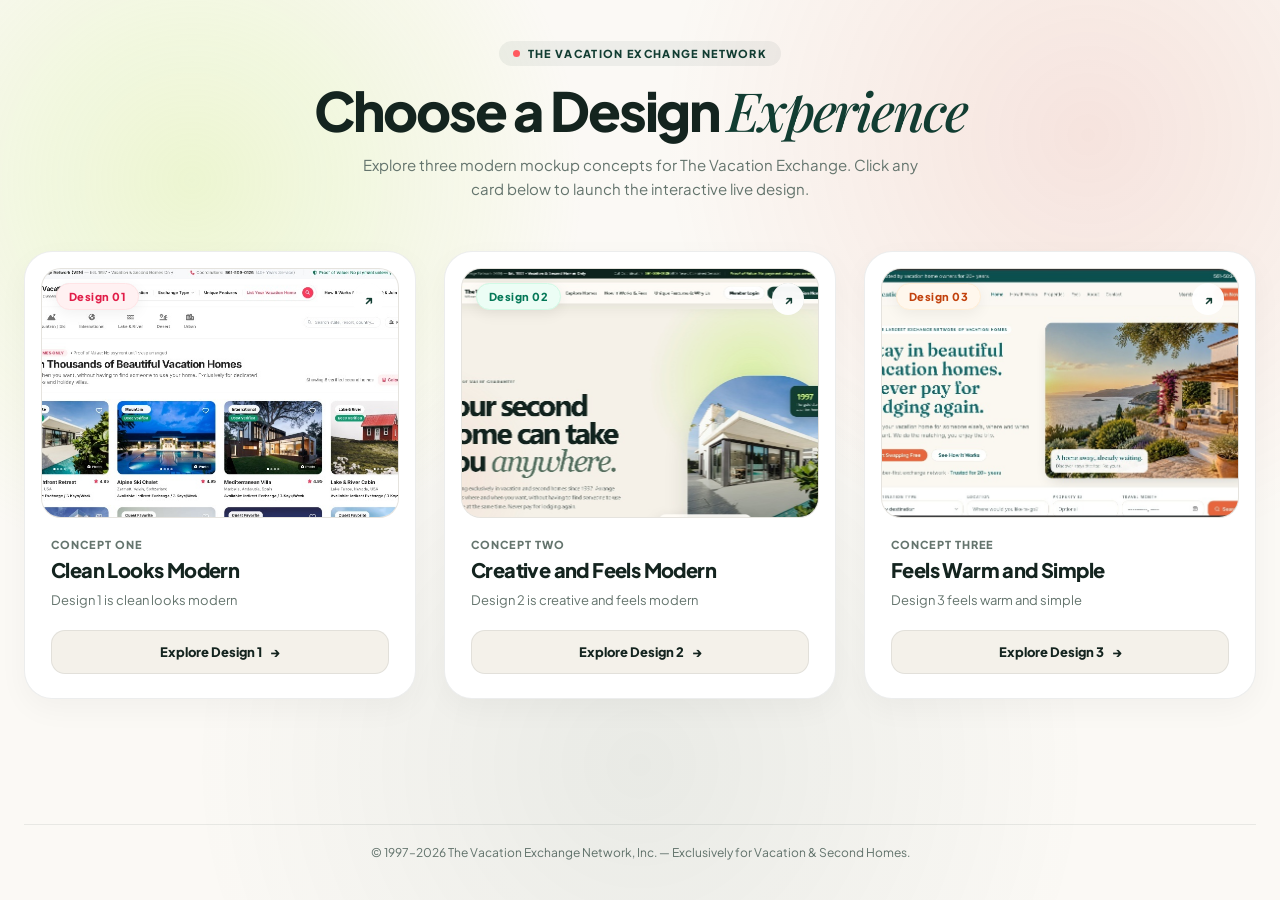
==== index.html @ 695d89ff "Add website files and mockup assets" ====
<!DOCTYPE html>
<html lang="en">
<head>
  <meta charset="UTF-8">
  <meta name="viewport" content="width=device-width, initial-scale=1.0">
  <title>The Vacation Exchange — Choose Your Experience</title>
  <link rel="preconnect" href="https://fonts.googleapis.com">
  <link rel="preconnect" href="https://fonts.gstatic.com" crossorigin>
  <link href="https://fonts.googleapis.com/css2?family=Plus+Jakarta+Sans:wght@400;500;600;700;800&family=Playfair+Display:ital,wght@0,600;1,500&display=swap" rel="stylesheet">
  
  <style>
    :root {
      --bg: #FBF9F5;
      --card-bg: #FFFFFF;
      --text-main: #14241F;
      --text-muted: #64746D;
      --forest: #123D32;
      --lime: #C7EF78;
      --coral: #FF5A5F;
      --border: rgba(20, 36, 31, 0.08);
      --shadow-sm: 0 10px 30px rgba(20, 36, 31, 0.04);
      --shadow-lg: 0 24px 60px rgba(20, 36, 31, 0.12);
    }

    * {
      box-sizing: border-box;
      margin: 0;
      padding: 0;
    }

    body {
      background-color: var(--bg);
      color: var(--text-main);
      font-family: 'Plus Jakarta Sans', system-ui, -apple-system, sans-serif;
      min-height: 100vh;
      display: flex;
      flex-direction: column;
      justify-content: space-between;
      overflow-x: hidden;
      padding: 40px 24px;
    }

    /* Ambient soft background glow */
    body::before {
      content: "";
      position: fixed;
      inset: 0;
      background: 
        radial-gradient(circle at 15% 20%, rgba(199, 239, 120, 0.28), transparent 30%),
        radial-gradient(circle at 85% 15%, rgba(214, 76, 56, 0.12), transparent 32%),
        radial-gradient(circle at 50% 85%, rgba(18, 61, 50, 0.08), transparent 45%);
      pointer-events: none;
      z-index: 0;
    }

    .wrapper {
      position: relative;
      z-index: 1;
      max-width: 1240px;
      margin: 0 auto;
      width: 100%;
    }

    /* Header */
    header {
      text-align: center;
      margin-bottom: 50px;
    }

    .badge {
      display: inline-flex;
      align-items: center;
      gap: 8px;
      padding: 6px 14px;
      border-radius: 999px;
      background: rgba(18, 61, 50, 0.06);
      font-size: 11px;
      font-weight: 800;
      letter-spacing: 0.12em;
      text-transform: uppercase;
      color: var(--forest);
      margin-bottom: 16px;
    }

    .badge-dot {
      width: 7px;
      height: 7px;
      border-radius: 50%;
      background: var(--coral);
      display: block;
    }

    h1 {
      font-size: clamp(34px, 4.5vw, 54px);
      letter-spacing: -0.04em;
      line-height: 1.05;
      font-weight: 800;
      color: var(--text-main);
      margin-bottom: 14px;
    }

    h1 em {
      font-family: 'Playfair Display', serif;
      font-style: italic;
      font-weight: 500;
      color: var(--forest);
    }

    p.subtitle {
      font-size: 15px;
      color: var(--text-muted);
      max-width: 580px;
      margin: 0 auto;
      line-height: 1.6;
    }

    /* 3 Big Buttons / Cards Grid */
    .showcase-grid {
      display: grid;
      grid-template-columns: repeat(3, 1fr);
      gap: 28px;
      margin-bottom: 50px;
    }

    .design-card {
      text-decoration: none;
      color: inherit;
      background: var(--card-bg);
      border: 1px solid var(--border);
      border-radius: 28px;
      padding: 16px;
      display: flex;
      flex-direction: column;
      box-shadow: var(--shadow-sm);
      transition: all 0.35s cubic-bezier(0.16, 1, 0.3, 1);
      position: relative;
      cursor: pointer;
    }

    .design-card:hover {
      transform: translateY(-8px);
      box-shadow: var(--shadow-lg);
      border-color: rgba(18, 61, 50, 0.22);
    }

    /* Preview Viewport Frame */
    .preview-box {
      width: 100%;
      height: 250px;
      border-radius: 20px;
      overflow: hidden;
      position: relative;
      background: #F3F1EC;
      border: 1px solid rgba(0, 0, 0, 0.06);
    }

    .preview-img {
      width: 100%;
      height: 100%;
      object-fit: cover;
      object-position: top center;
      transition: transform 0.45s cubic-bezier(0.16, 1, 0.3, 1);
      display: block;
    }

    .design-card:hover .preview-img {
      transform: scale(1.04);
    }

    /* Floating Pill Badge on image */
    .preview-tag {
      position: absolute;
      top: 14px;
      left: 14px;
      background: rgba(255, 255, 255, 0.94);
      backdrop-filter: blur(8px);
      border: 1px solid rgba(255, 255, 255, 0.8);
      padding: 6px 12px;
      border-radius: 999px;
      font-size: 11px;
      font-weight: 800;
      letter-spacing: 0.04em;
      color: var(--text-main);
      box-shadow: 0 4px 15px rgba(0, 0, 0, 0.06);
      z-index: 5;
    }

    /* External link / redirect icon */
    .ext-icon {
      position: absolute;
      top: 14px;
      right: 14px;
      width: 32px;
      height: 32px;
      border-radius: 50%;
      background: rgba(255, 255, 255, 0.94);
      backdrop-filter: blur(8px);
      display: flex;
      align-items: center;
      justify-content: center;
      font-size: 13px;
      font-weight: 700;
      color: var(--forest);
      transition: transform 0.25s ease;
      z-index: 5;
    }

    .design-card:hover .ext-icon {
      transform: scale(1.1) rotate(6deg);
    }

    /* Content Area */
    .card-body {
      padding: 20px 10px 8px;
      display: flex;
      flex-direction: column;
      flex-grow: 1;
      justify-content: space-between;
    }

    .meta-num {
      font-size: 11px;
      font-weight: 800;
      color: var(--text-muted);
      letter-spacing: 0.1em;
      text-transform: uppercase;
      margin-bottom: 6px;
    }

    .card-title {
      font-size: 20px;
      font-weight: 800;
      letter-spacing: -0.03em;
      color: var(--text-main);
      margin-bottom: 8px;
      transition: color 0.2s ease;
    }

    .design-card:hover .card-title {
      color: var(--forest);
    }

    .card-desc {
      font-size: 13px;
      color: var(--text-muted);
      line-height: 1.55;
      margin-bottom: 20px;
    }

    /* Big Action Button */
    .btn-launch {
      width: 100%;
      padding: 13px 18px;
      border-radius: 14px;
      font-size: 13px;
      font-weight: 800;
      text-align: center;
      display: flex;
      align-items: center;
      justify-content: center;
      gap: 8px;
      transition: all 0.25s ease;
      background: #F4F1EA;
      color: var(--text-main);
      border: 1px solid var(--border);
    }

    .design-card:hover .btn-launch {
      background: var(--forest);
      color: #FFFFFF;
      border-color: var(--forest);
      box-shadow: 0 8px 20px rgba(18, 61, 50, 0.2);
    }

    /* Pill Badges */
    .tag-clean {
      background: #FFF1F2;
      color: #E11D48;
      border-color: #FFE4E6;
    }
    
    .tag-creative {
      background: #ECFDF5;
      color: #047857;
      border-color: #D1FAE5;
    }

    .tag-warm {
      background: #FFF7ED;
      color: #C2410C;
      border-color: #FFEDD5;
    }

    /* Footer */
    footer {
      text-align: center;
      font-size: 12px;
      color: var(--text-muted);
      padding-top: 20px;
      border-top: 1px solid var(--border);
    }

    /* Responsive */
    @media (max-width: 980px) {
      .showcase-grid {
        grid-template-columns: 1fr;
        max-width: 500px;
        margin-left: auto;
        margin-right: auto;
      }
      .preview-box {
        height: 230px;
      }
    }
  </style>
</head>
<body>

  <div class="wrapper">
    <!-- Header -->
    <header>
      <div class="badge">
        <span class="badge-dot"></span>
        The Vacation Exchange Network
      </div>
      <h1>Choose a Design <em>Experience</em></h1>
      <p class="subtitle">
        Explore three modern mockup concepts for The Vacation Exchange. Click any card below to launch the interactive live design.
      </p>
    </header>

    <!-- 3 Big Buttons / Cards Grid -->
    <main class="showcase-grid">

      <!-- CARD 1: design1.html (Clean looks modern) -->
      <a href="design1.html" class="design-card">
        <div class="preview-box">
          <img src="1.jpeg" 
               alt="Design 1 Screenshot" 
               class="preview-img">
          <div class="preview-tag tag-clean">Design 01</div>
          <div class="ext-icon">↗</div>
        </div>
        <div class="card-body">
          <div>
            <div class="meta-num">Concept One</div>
            <h2 class="card-title">Clean Looks Modern</h2>
            <p class="card-desc">Design 1 is clean looks modern</p>
          </div>
          <div class="btn-launch">
            <span>Explore Design 1</span>
            <span>→</span>
          </div>
        </div>
      </a>

      <!-- CARD 2: design2.html (Creative and feels modern) -->
      <a href="design2.html" class="design-card">
        <div class="preview-box">
          <img src="2.jpeg" 
               alt="Design 2 Screenshot" 
               class="preview-img">
          <div class="preview-tag tag-creative">Design 02</div>
          <div class="ext-icon">↗</div>
        </div>
        <div class="card-body">
          <div>
            <div class="meta-num">Concept Two</div>
            <h2 class="card-title">Creative and Feels Modern</h2>
            <p class="card-desc">Design 2 is creative and feels modern</p>
          </div>
          <div class="btn-launch">
            <span>Explore Design 2</span>
            <span>→</span>
          </div>
        </div>
      </a>

      <!-- CARD 3: External Lovable Link (Feels warm and simple) -->
      <a href="https://id-preview--bf82c2d6-b997-4c9c-8b64-f7173ca402be.lovable.app/" 
         target="_blank" 
         rel="noopener noreferrer" 
         class="design-card">
        <div class="preview-box">
          <img src="3.jpeg" 
               alt="Design 3 Screenshot" 
               class="preview-img">
          <div class="preview-tag tag-warm">Design 03</div>
          <div class="ext-icon">↗</div>
        </div>
        <div class="card-body">
          <div>
            <div class="meta-num">Concept Three</div>
            <h2 class="card-title">Feels Warm and Simple</h2>
            <p class="card-desc">Design 3 feels warm and simple</p>
          </div>
          <div class="btn-launch">
            <span>Explore Design 3</span>
            <span>→</span>
          </div>
        </div>
      </a>

    </main>
  </div>

  <!-- Footer -->
  <footer>
    <p>© 1997–2026 The Vacation Exchange Network, Inc. — Exclusively for Vacation & Second Homes.</p>
  </footer>

</body>
</html>
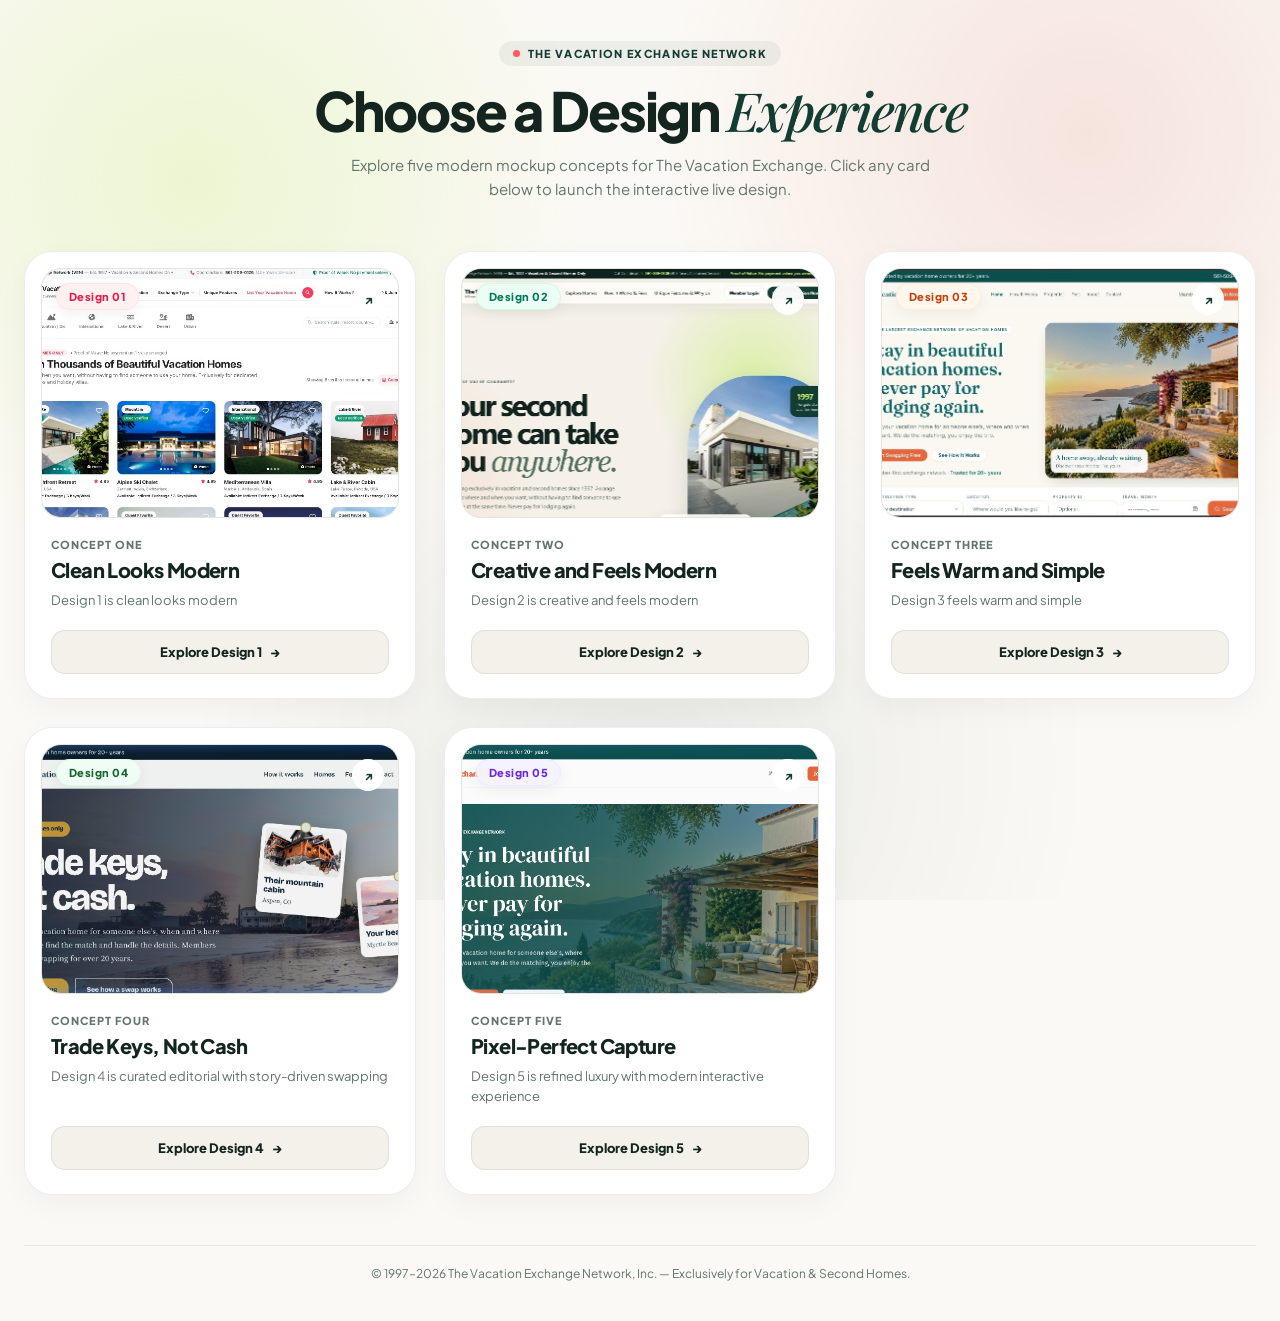
==== commit 27e52210: "Added 2 more designs" ====
--- a/index.html
+++ b/index.html
@@ -291,6 +291,18 @@
       border-color: #FFEDD5;
     }
 
+    .tag-editorial {
+      background: #F0FDF4;
+      color: #166534;
+      border-color: #DCFCE7;
+    }
+
+    .tag-capture {
+      background: #F5F3FF;
+      color: #6D28D9;
+      border-color: #EDE9FE;
+    }
+
     /* Footer */
     footer {
       text-align: center;
@@ -325,15 +337,18 @@
       </div>
       <h1>Choose a Design <em>Experience</em></h1>
       <p class="subtitle">
-        Explore three modern mockup concepts for The Vacation Exchange. Click any card below to launch the interactive live design.
+        Explore five modern mockup concepts for The Vacation Exchange. Click any card below to launch the interactive live design.
       </p>
     </header>
 
-    <!-- 3 Big Buttons / Cards Grid -->
+    <!-- 5 Big Buttons / Cards Grid -->
     <main class="showcase-grid">
 
       <!-- CARD 1: design1.html (Clean looks modern) -->
-      <a href="design1.html" class="design-card">
+      <a href="design1.html" 
+         target="_blank" 
+         rel="noopener noreferrer" 
+         class="design-card">
         <div class="preview-box">
           <img src="1.jpeg" 
                alt="Design 1 Screenshot" 
@@ -355,7 +370,10 @@
       </a>
 
       <!-- CARD 2: design2.html (Creative and feels modern) -->
-      <a href="design2.html" class="design-card">
+      <a href="design2.html" 
+         target="_blank" 
+         rel="noopener noreferrer" 
+         class="design-card">
         <div class="preview-box">
           <img src="2.jpeg" 
                alt="Design 2 Screenshot" 
@@ -377,7 +395,7 @@
       </a>
 
       <!-- CARD 3: External Lovable Link (Feels warm and simple) -->
-      <a href="https://id-preview--bf82c2d6-b997-4c9c-8b64-f7173ca402be.lovable.app/" 
+      <a href="https://pixel-perfect-render-32571.lovable.app" 
          target="_blank" 
          rel="noopener noreferrer" 
          class="design-card">
@@ -401,6 +419,56 @@
         </div>
       </a>
 
+      <!-- CARD 4: design_4/index.html (Trade Keys, Not Cash) -->
+      <a href="design_4/index.html" 
+         target="_blank" 
+         rel="noopener noreferrer" 
+         class="design-card">
+        <div class="preview-box">
+          <img src="4.jpeg" 
+               alt="Design 4 Screenshot" 
+               class="preview-img">
+          <div class="preview-tag tag-editorial">Design 04</div>
+          <div class="ext-icon">↗</div>
+        </div>
+        <div class="card-body">
+          <div>
+            <div class="meta-num">Concept Four</div>
+            <h2 class="card-title">Trade Keys, Not Cash</h2>
+            <p class="card-desc">Design 4 is curated editorial with story-driven swapping</p>
+          </div>
+          <div class="btn-launch">
+            <span>Explore Design 4</span>
+            <span>→</span>
+          </div>
+        </div>
+      </a>
+
+      <!-- CARD 5: External Lovable Link (Pixel-Perfect Capture) -->
+      <a href="https://pixel-perfect-capture-8271.lovable.app/" 
+         target="_blank" 
+         rel="noopener noreferrer" 
+         class="design-card">
+        <div class="preview-box">
+          <img src="5.jpeg" 
+               alt="Design 5 Screenshot" 
+               class="preview-img">
+          <div class="preview-tag tag-capture">Design 05</div>
+          <div class="ext-icon">↗</div>
+        </div>
+        <div class="card-body">
+          <div>
+            <div class="meta-num">Concept Five</div>
+            <h2 class="card-title">Pixel-Perfect Capture</h2>
+            <p class="card-desc">Design 5 is refined luxury with modern interactive experience</p>
+          </div>
+          <div class="btn-launch">
+            <span>Explore Design 5</span>
+            <span>→</span>
+          </div>
+        </div>
+      </a>
+
     </main>
   </div>
 
